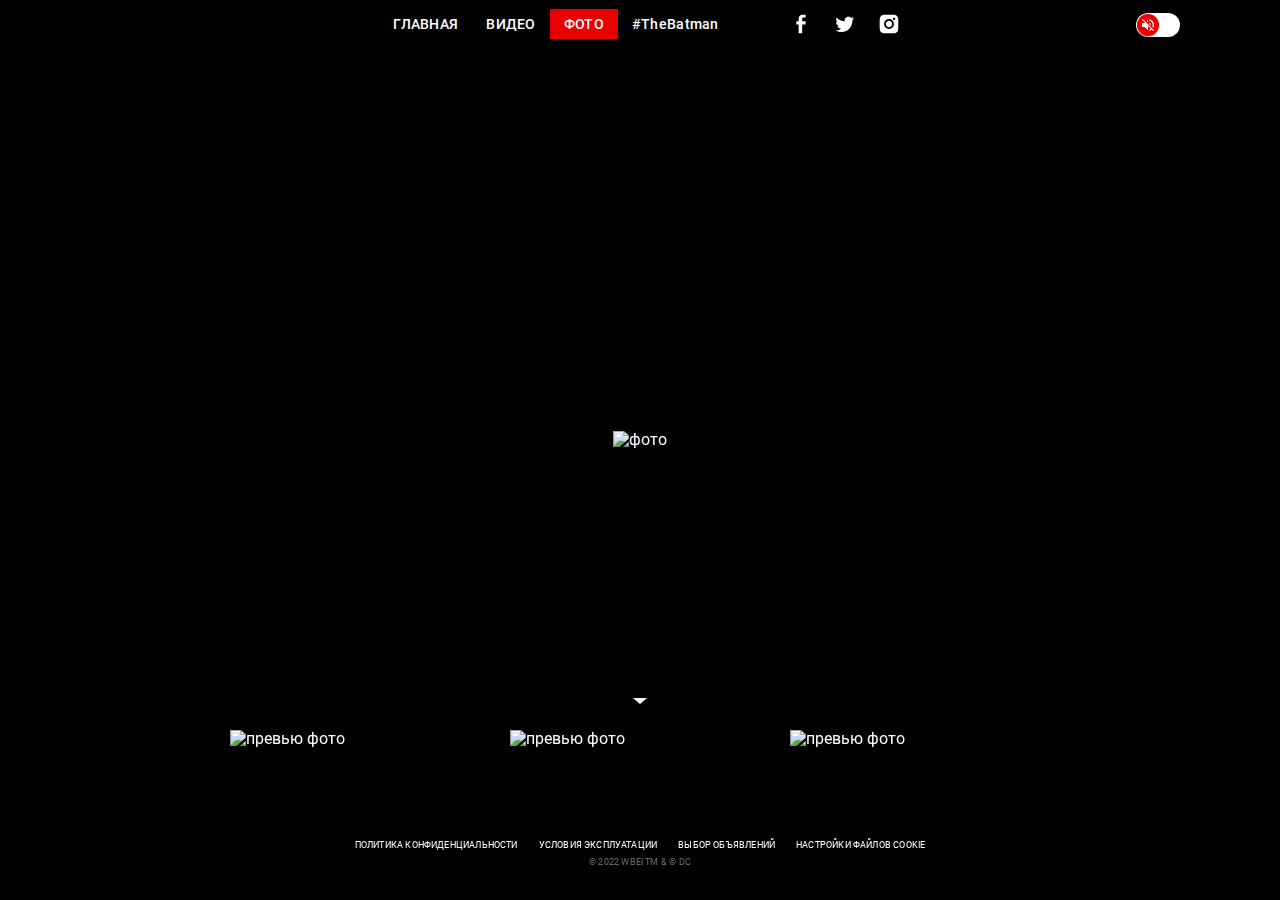
==== photo.html @ 2f9f4c7f "add video and foto" ====
<!DOCTYPE html>
<html lang="ru">
<head>
    <meta charset="UTF-8">
    <meta http-equiv="X-UA-Compatible" content="IE=edge">
    <meta name="viewport" content="width=device-width, initial-scale=1.0">
    <title>Batman</title>
    <link rel="preload" href="fonts/roboto-v29-latin_cyrillic-regular.woff2" as="font" type="font/woff2" crossorigin>
    <link rel="preload" href="fonts/roboto-v29-latin_cyrillic-500.woff2" as="font" type="font/woff2" crossorigin>
    <link rel="stylesheet" href="style/normalize.css">
    <link rel="stylesheet" href="style/swiper-bundle.min.css">
    <link rel="stylesheet" href="style/style.css">
    <script defer src="js/swiper-bundle.min.js"></script>
    <script defer src="js/script.js"></script>
</head>
<body>
    <header class="header">
        <button class="burger"></button> 
        <nav class="header__navigation navigation">
            <button class="navigation__close"></button> 
            <ul class="navigation__list">
                <li class="navigation__item">
                    <a class="navigation__link" href="photo.html">Главная</a>
                </li>
                <li class="navigation__item">
                    <a class="navigation__link" href="video.html">Видео</a>
                </li>
                <li class="navigation__item">
                    <a class="navigation__link navigation__link_active">Фото</a>
                </li>
            </ul>
            <p class="header__hashtag">#TheBatman</p>
            <ul class="header__social social">
                <li class="social__item">
                    <a href="" class="social__link social__link_fb"></a>
                </li>
                <li class="social__item">
                    <a href="" class="social__link social__link_twitter"></a>
                </li>
                <li class="social__item">
                    <a href="" class="social__link social__link_instagram"></a>
                </li>
            </ul>
        </nav>
        <div class="mute">
            <input class="mute__checkbox" type="checkbox" id="mute">
            <label for="mute" class="mute__label">mute </label>
        </div>
    </header>
    <main class="main main_slider">
        <div class="slider-main swiper">
            <ul class="slider-main__list swiper-wrapper">
                <li class="slider-main__item swiper-slide">
                    <img src="../batman/photo/photo01.jpg" alt="фото" class="slider-main__img">
                </li>
                <li class="slider-main__item swiper-slide">
                    <img src="../batman/photo/photo02.jpg" alt="фото" class="slider-main__img">
                </li>
                <li class="slider-main__item swiper-slide">
                    <img src="../batman/photo/photo03.jpg" alt="фото" class="slider-main__img">
                </li>
            </ul>
        </div>
        <div class="pagination">
            <button class="pagination__arrow"></button>
            <div class="slider-thumbs swiper">
                <ul class="slider-thumbs__list swiper-wrapper">
                    <li class="slider-thumbs__item swiper-slide">
                        <img src="../batman/photo/photo01-thumbs.jpg" alt="превью фото" class="slider-thumbs__img" width="260" height="100">
                    </li>
                    <li class="slider-thumbs__item swiper-slide">
                        <img src="../batman/photo/photo02-thumbs.jpg" alt="превью фото" class="slider-thumbs__img" width="260" height="100">
                    </li>
                    <li class="slider-thumbs__item swiper-slide">
                        <img src="../batman/photo/photo03-thumbs.jpg" alt="превью фото" class="slider-thumbs__img" width="260" height="100">
                    </li>
                </ul>
            </div>
        </div>

    </main>
    <footer class="footer">
        <ul class="footer__links">
            <li><a href="#" class="footer__link">Политика конфиденциальности</a></li>
            <li><a href="#" class="footer__link">Условия эксплуатации</a></li>
            <li><a href="#" class="footer__link">Выбор объявлений</a></li>
            <li><a href="#" class="footer__link">Настройки файлов cookie</a></li>
        </ul>
    <p class="footer__copyright">© 2022 WBEI TM & © DC</p>
    </footer>
</body>
</html>
---- style/style.css ----
@font-face {
   font-family: Roboto; 
   font-weight: 400;
   font-display: swap;
   src: local('Roboto'),
    url('../fonts/roboto-v29-latin_cyrillic-regular.woff2') format('woff2'),
    url('../fonts/roboto-v29-latin_cyrillic-regular.woff') format('woff');
}
@font-face {
    font-family: Roboto; 
    font-weight: 500;
    font-display: swap;
    src: local('Roboto'),
     url('../fonts/roboto-v29-latin_cyrillic-500.woff2') format('woff2'),
     url('../fonts/roboto-v29-latin_cyrillic-500.woff') format('woff');
 }
html {
    box-sizing: border-box;
}
*, *::after, *::before {
    box-sizing: inherit;
}
body {
    height: 100vh;
    min-width: 320px;
    font-family: Roboto, sans-serif;
    background-color: #000000;
    color: #fff;
    display: flex;
    flex-direction: column;
    justify-content: space-between;
}
img {
    max-width: 100%;
    height: auto;
}
button {
    padding: 0;
    cursor: pointer;
}
a {
    color: inherit;
    text-decoration: none;
}
ul {
    list-style: none;
    margin: 0;
    padding: 0;
}
h1, h2, h3, p {
    margin: 0;
}
.header {
    height: 50px;
    padding-top: 9px;
    padding-bottom: 9px;
    position: relative;
}
.navigation {
    display: flex;
    justify-content: center;
    font-weight: 500;
    font-size: 14px;
    line-height: 16px;
    letter-spacing: 0.02em;
    align-items: center;
}
.navigation__list {
    display: flex;
    text-transform: uppercase;
    margin-right: 14px;
}
.navigation__link {
    padding: 7px 14px;
    display: block;
}

.navigation__link_active {
    background-color: #E90000;
}
.header__hashtag {
    margin-right: 70px; 
}

.social {
    display: flex;
}
.social__item {
    margin-right: 20px;
}
.social__item:last-child {
    margin-right: 0;
}
.social__link {
    width: 24px;
    height: 24px;
    display: block;
}
.social__link_fb {
    background-image: url('../img/fb.svg');
}
.social__link_twitter {
    background-image: url('../img/twitter.svg');
}
.social__link_instagram {
    background-image: url('../img/instagram.svg');
}
.burger {
    display: none;
} 
.navigation__close {
    display: none;
}
.main {
    flex-grow: 1;
    position: relative;
}
.main_index {
    display: flex;
    align-items: center;
    background-image: url('../img/bg.jpg');
    background-position: top;
    background-size: cover;
    padding-left: 180px;
}
.logo {
   animation: zoomIn 1s;; 
}
@keyframes zoomIn {
    from  {
        transform: scale3d(0,0,0);
    }
}
.mute {
    position: absolute;
    right: 100px;
    top: 50%;
    transform: translateY(-50%);
    width: 44px;
    height: 24px;
    overflow: hidden;
    background-color: #ffffff;
    border-radius: 30px;
}
.mute__checkbox {
    position: relative;
    width: 100%;
    height: 100%;
    padding: 0;
    margin: 0;
    opacity: 0;
    cursor: pointer;
    z-index: 3;
}
.mute__label:before,
.mute__label:after {
    content: '';
    position: absolute;
    top: 1px;
    left: 1px;
    display: block;
    height: 22px;
    width: 22px;
    border-radius: 50%;
    background-color: #E90000;
    box-shadow: 0px 1px 1px rgba(69, 2, 2, 0.3);
    transition: left 0.3s ease-in-out, right 0.3s ease-in-out;
    background-position: center;
    background-repeat: no-repeat;
}
.mute__label:before {
   background-image: url('../img/volume_off.svg'); 
}
.mute__label:after {
    right: -22px;
    left: auto;
    background-image: url('../img/volume_up.svg');
}
.mute__checkbox:checked+.mute__label:before {
    left: -22px;
}
.mute__checkbox:checked+.mute__label:after {
    right: 1px;
}
.footer {
    height: 70px;
    position: relative;
    z-index: 500;
    padding-top: 10px;
    padding-bottom: 10px;
    display: flex;
    flex-direction: column;
    align-items: center;
    font-size: 9px;
    line-height: 11px;
    letter-spacing: 0.02em;
    text-transform: uppercase;
}
.footer__copyright {
    color: #6A6A6A;
}
.footer__links {
    display: flex;
    margin-bottom: 6px;
    gap: 21px;
}
.slider-main {
    height: 100%;
}
.main-slider {
    height: calc(100% - 70px - 50px);
}
.slider-main__item {
    display: flex;
    align-items: center;
    justify-content: center;
}
.pagination {
    padding-left: 20px;
    padding-right: 20px;
    position: absolute;
    bottom: 0;
    left: 0;
    right: 0;
    padding-bottom: 15px;
    background-color: #000;
    min-height: 144px;
    z-index: 400;
    padding-top: 12px;
}
.pagination__arrow {
    display: block;
    margin: 0 auto 20px;
    width: 0;
    height: 0;
    border-left: 7px solid transparent;
    border-right: 7px solid transparent;
    border-bottom: 6px solid transparent;
    border-top: 6px solid #fff;
    background-color: transparent;
    transition: border-color 0.3s ease-in-out;
}
.pagination__arrow:hover {
    border-top-color: #E90000;
}
.slider-thumbs {
    max-width: 820px;
}
.slider-main__video {
    height: 100%;
    width: 100%;
    object-fit: cover;
}
@media (max-width: 1024px) {
    .mute {
        right: 20px;
    }
    .main_index {
        padding-left: 60px;
    }
}
@media (max-width: 768px) {
    .header {
        display: flex;
        align-items: center;
        padding-left: 20px;
        padding-right: 20px;
    }
    .burger {
        display: block;
        width: 20px;
        height: 12px;
        background-color: transparent;
        background-image: url('../img/menu.svg');
        border: none;
    }
    .navigation {
        position: fixed;
        top: 0;
        left: 0;
        bottom: 0;
        width: 240px;
        transform: translateX(-240px);
        background-color: #260707;
        flex-direction: column;
        justify-content: flex-start;
        padding-top: 90px;
        text-align: center;
        align-items: stretch;
        transition: transform 0.3s ease-in-out;
    }
    .navigation_active {
        transform: translateX(0);
    }
    .navigation__list {
        flex-direction: column;
        margin-right: 0;
        gap: 6px;
        margin-bottom: 6px;
    }
    .navigation__link {
        padding-bottom: 12px;
        padding-top: 12px;
    }
    .header__hashtag {
        margin-right: 0;
        margin-bottom: 40px;
    }
    .navigation__close {
        position: absolute;
        display: block;
        top: 20px;
        left: 20px;
        width: 16px;
        height: 16px;
        background: url('../img/close.svg');
        background-color: transparent;
        border: none;
    }
    .social {
        justify-content: center;
    }
    .main_index {
        padding-left: 30px;
    }
    .logo {
        width: 230px;
    }
    .footer {
        padding-left: 20px;
        padding-right: 20px;
        text-align: center;
    }
}
@media (max-width: 580px) {
    .main_index {
        align-items: flex-end;
        justify-content: center;
        padding-bottom: 64px;
        padding-left: 0;
        background: linear-gradient(0.11deg, rgba(0, 0, 0, 0.76) 32.14%, rgba(255, 0, 0, 0) 72.56%), url('../img/bg-m.jpg');
    }
    .logo {
        width: 125px;
    }
    .footer {
        height: 50px;
        line-height: 7px;
        font-size: 6px;
    }
    .pagination {
        min-height: 80px;
    }
    .pagination__arrow {
        margin-bottom: 6px;
    }
}
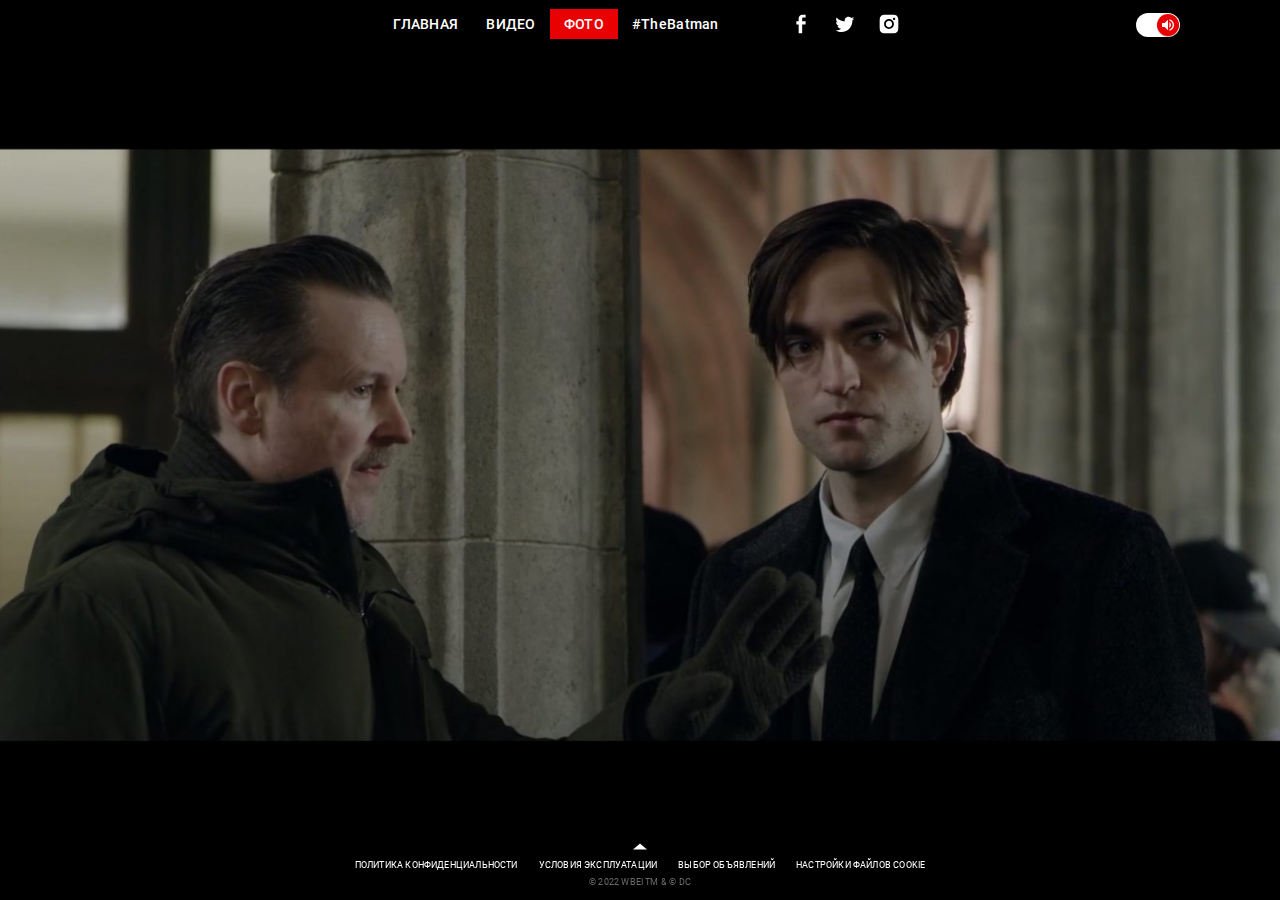
==== commit 9d82355f: "add script" ====
--- a/photo.html
+++ b/photo.html
@@ -4,9 +4,9 @@
     <meta charset="UTF-8">
     <meta http-equiv="X-UA-Compatible" content="IE=edge">
     <meta name="viewport" content="width=device-width, initial-scale=1.0">
-    <title>Batman</title>
-    <link rel="preload" href="fonts/roboto-v29-latin_cyrillic-regular.woff2" as="font" type="font/woff2" crossorigin>
-    <link rel="preload" href="fonts/roboto-v29-latin_cyrillic-500.woff2" as="font" type="font/woff2" crossorigin>
+    <title>Batman 2022</title>
+    <link rel="icon" href="img/icon.png" type="image/png">
+    
     <link rel="stylesheet" href="style/normalize.css">
     <link rel="stylesheet" href="style/swiper-bundle.min.css">
     <link rel="stylesheet" href="style/style.css">
@@ -20,7 +20,7 @@
             <button class="navigation__close"></button> 
             <ul class="navigation__list">
                 <li class="navigation__item">
-                    <a class="navigation__link" href="photo.html">Главная</a>
+                    <a class="navigation__link" href="index.html">Главная</a>
                 </li>
                 <li class="navigation__item">
                     <a class="navigation__link" href="video.html">Видео</a>
@@ -43,7 +43,7 @@
             </ul>
         </nav>
         <div class="mute">
-            <input class="mute__checkbox" type="checkbox" id="mute">
+            <input class="mute__checkbox" type="checkbox" id="mute" checked>
             <label for="mute" class="mute__label">mute </label>
         </div>
     </header>
@@ -51,13 +51,13 @@
         <div class="slider-main swiper">
             <ul class="slider-main__list swiper-wrapper">
                 <li class="slider-main__item swiper-slide">
-                    <img src="../batman/photo/photo01.jpg" alt="фото" class="slider-main__img">
+                    <img src="photo/photo01.jpg" alt="фото" class="slider-main__img">
                 </li>
                 <li class="slider-main__item swiper-slide">
-                    <img src="../batman/photo/photo02.jpg" alt="фото" class="slider-main__img">
+                    <img src="photo/photo02.jpg" alt="фото" class="slider-main__img">
                 </li>
                 <li class="slider-main__item swiper-slide">
-                    <img src="../batman/photo/photo03.jpg" alt="фото" class="slider-main__img">
+                    <img src="photo/photo03.jpg" alt="фото" class="slider-main__img">
                 </li>
             </ul>
         </div>
@@ -66,13 +66,13 @@
             <div class="slider-thumbs swiper">
                 <ul class="slider-thumbs__list swiper-wrapper">
                     <li class="slider-thumbs__item swiper-slide">
-                        <img src="../batman/photo/photo01-thumbs.jpg" alt="превью фото" class="slider-thumbs__img" width="260" height="100">
+                        <img src="photo/photo01-thumbs.jpg" alt="превью фото" class="slider-thumbs__img" width="260" height="100">
                     </li>
                     <li class="slider-thumbs__item swiper-slide">
-                        <img src="../batman/photo/photo02-thumbs.jpg" alt="превью фото" class="slider-thumbs__img" width="260" height="100">
+                        <img src="photo/photo02-thumbs.jpg" alt="превью фото" class="slider-thumbs__img" width="260" height="100">
                     </li>
                     <li class="slider-thumbs__item swiper-slide">
-                        <img src="../batman/photo/photo03-thumbs.jpg" alt="превью фото" class="slider-thumbs__img" width="260" height="100">
+                        <img src="photo/photo03-thumbs.jpg" alt="превью фото" class="slider-thumbs__img" width="260" height="100">
                     </li>
                 </ul>
             </div>
--- a/style/style.css
+++ b/style/style.css
@@ -64,6 +64,7 @@
     line-height: 16px;
     letter-spacing: 0.02em;
     align-items: center;
+    z-index: 600;
 }
 .navigation__list {
     display: flex;
@@ -183,7 +184,7 @@
     right: 1px;
 }
 .footer {
-    height: 70px;
+    height: 50px;
     position: relative;
     z-index: 500;
     padding-top: 10px;
@@ -206,9 +207,12 @@
 }
 .slider-main {
     height: 100%;
-}
-.main-slider {
-    height: calc(100% - 70px - 50px);
+    
+}
+.main_slider {
+    height: calc(100% - 50px - 50px);
+    overflow: hidden;
+    padding-bottom: 10px;
 }
 .slider-main__item {
     display: flex;
@@ -227,6 +231,16 @@
     min-height: 144px;
     z-index: 400;
     padding-top: 12px;
+    transform: translateY(calc(100% - 25px));
+    transition: transform 0.5s ease-in-out;
+}
+.pagination_active {
+    transform: translateY(0);
+}
+.pagination_active .pagination__arrow {
+    border-bottom: 6px solid transparent;
+    border-top: 6px solid #fff;
+    
 }
 .pagination__arrow {
     display: block;
@@ -235,20 +249,33 @@
     height: 0;
     border-left: 7px solid transparent;
     border-right: 7px solid transparent;
-    border-bottom: 6px solid transparent;
-    border-top: 6px solid #fff;
+    border-top: 6px solid transparent;
+    border-bottom: 6px solid #fff;
     background-color: transparent;
     transition: border-color 0.3s ease-in-out;
 }
+
 .pagination__arrow:hover {
+    border-bottom-color: #E90000;
+}
+.pagination_active .pagination__arrow:hover {
+    border-bottom-color: transparent;
     border-top-color: #E90000;
 }
 .slider-thumbs {
     max-width: 820px;
+}
+.slider-main__img {
+
+    object-fit: cover;
 }
 .slider-main__video {
     height: 100%;
     width: 100%;
+    object-fit: cover;
+}
+.slider-thumbs__img {
+    max-height: 100px;
     object-fit: cover;
 }
 @media (max-width: 1024px) {
